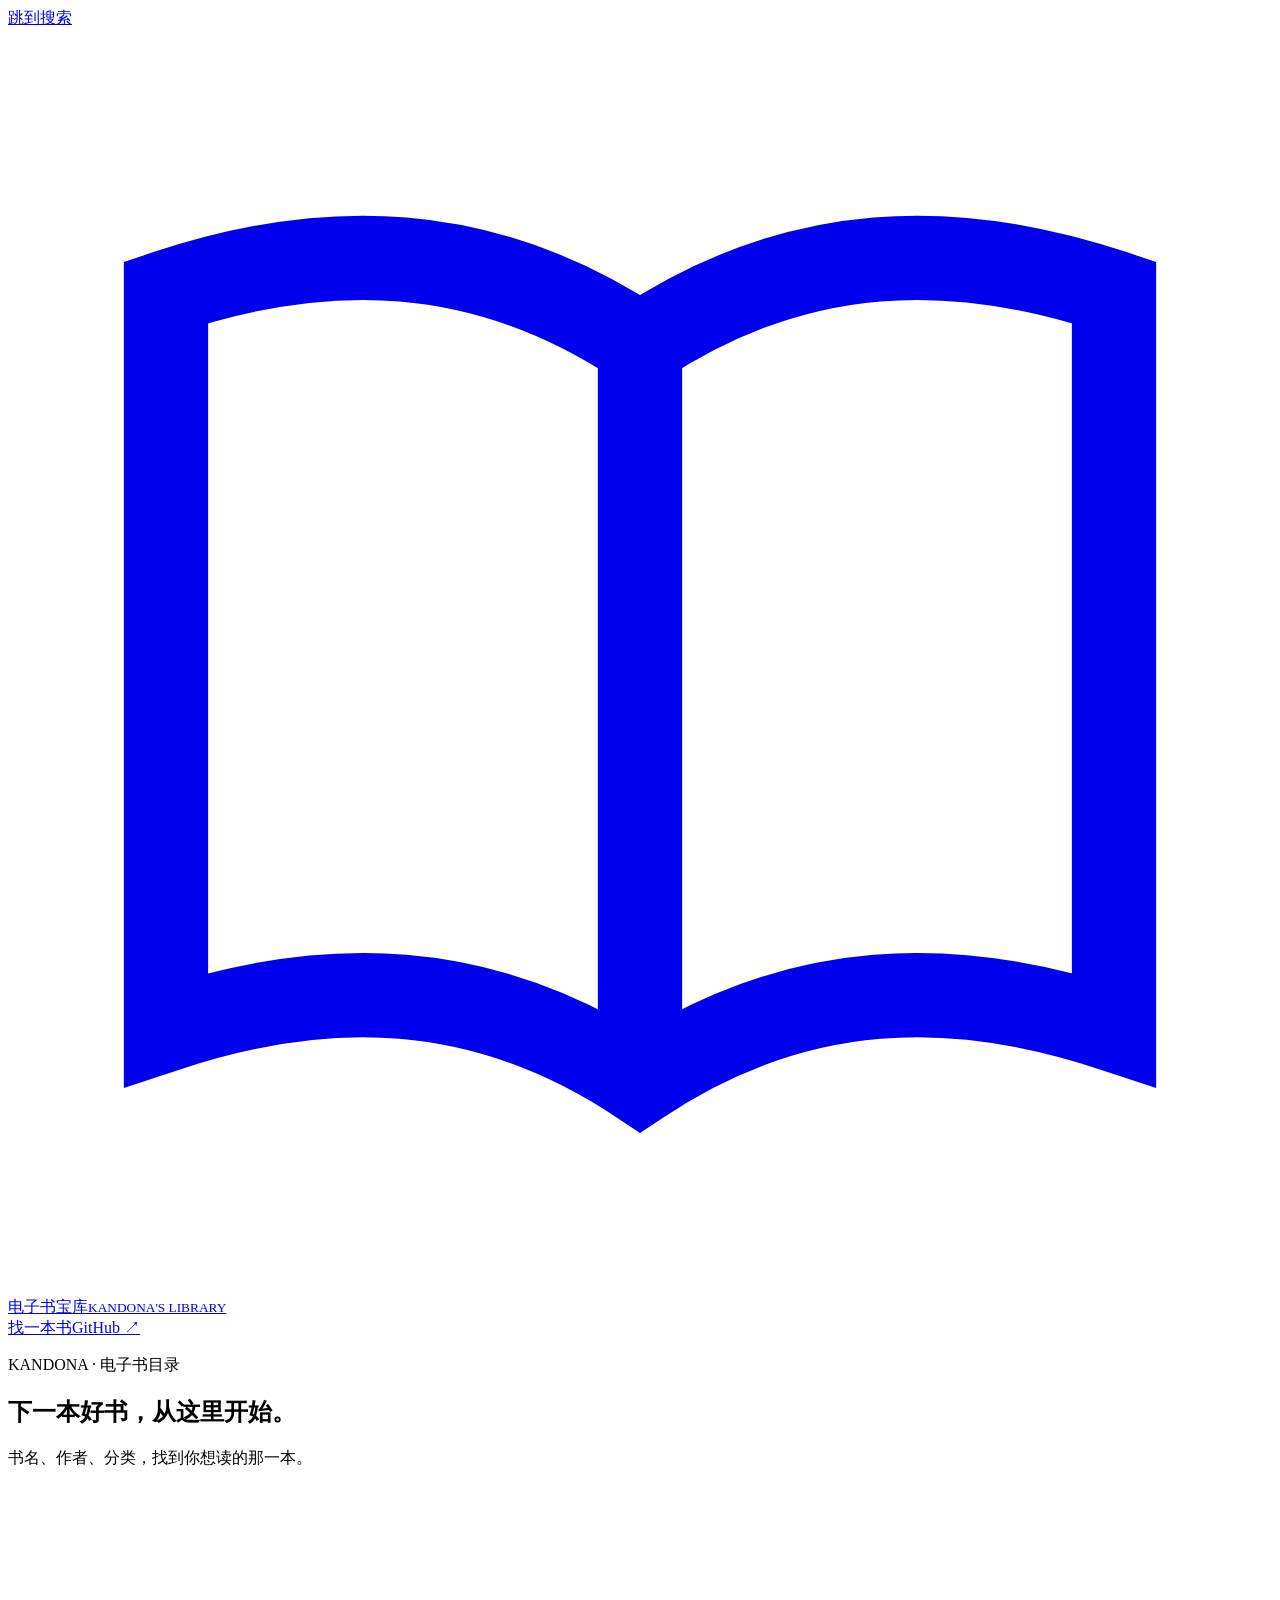
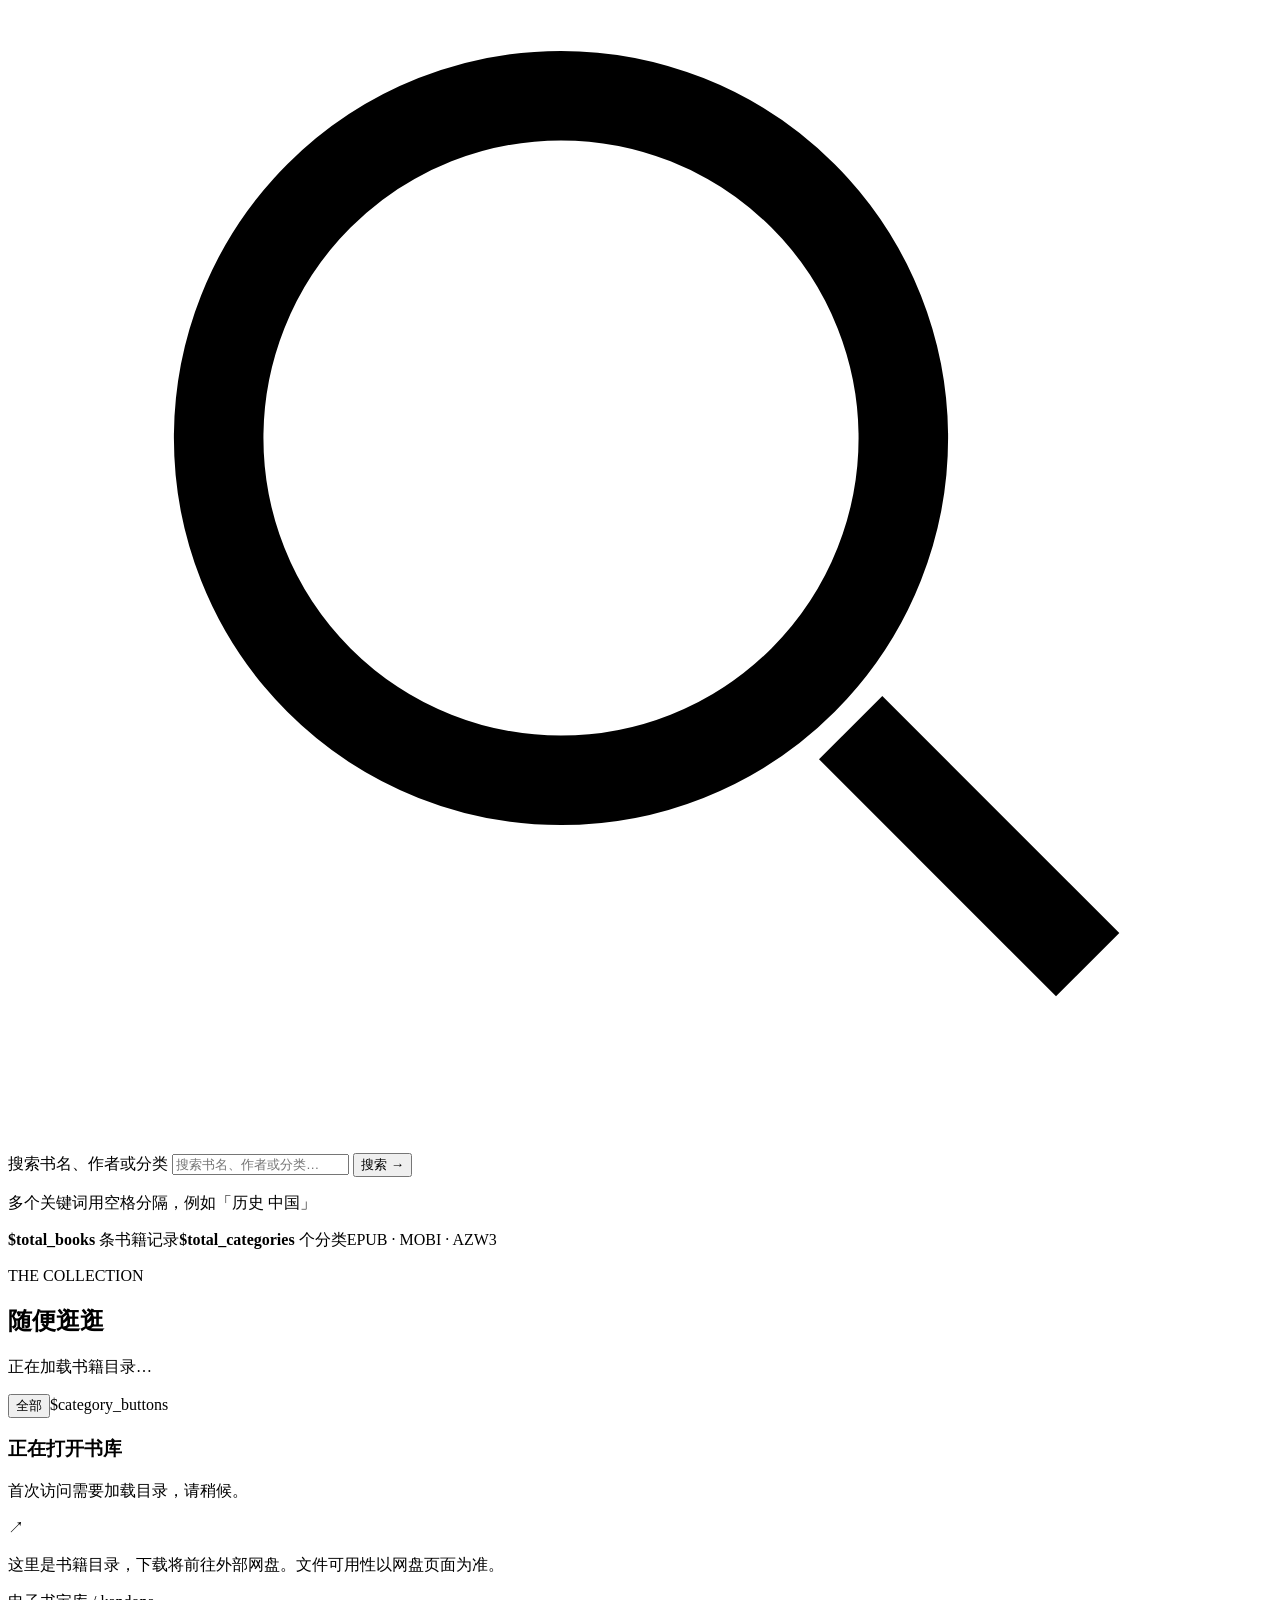
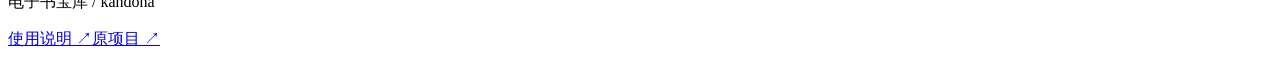
==== scripts/templates/search.html @ 30f88bad "Redesign the fork's search page with a minimal red and white library theme" ====
<!DOCTYPE html>
<html lang="zh-CN">
<head>
  <meta charset="UTF-8">
  <meta name="viewport" content="width=device-width, initial-scale=1.0">
  <meta name="description" content="kandona 的电子书宝库：按书名、作者和分类搜索电子书目录。">
  <meta name="theme-color" content="#b72732">
  <title>电子书宝库 · kandona</title>
  <link rel="stylesheet" href="styles.css">
  <script src="search.js" defer></script>
</head>
<body>
  <a class="skip-link" href="#search-input">跳到搜索</a>
  <header class="site-header page-width">
    <a class="brand" href="./" aria-label="电子书宝库首页">
      <span class="brand-icon" aria-hidden="true"><svg viewBox="0 0 24 24" fill="none" stroke="currentColor" stroke-width="1.6"><path d="M12 6c-3-2-6-2-9-1v14c3-1 6-1 9 1 3-2 6-2 9-1V5c-3-1-6-1-9 1Z"/><path d="M12 6v14"/></svg></span>
      <span>电子书宝库<small>KANDONA'S LIBRARY</small></span>
    </a>
    <nav aria-label="主导航"><a class="nav-current" href="#search-input">找一本书</a><a href="https://github.com/kandona/ebook-treasure-chest" target="_blank" rel="noopener noreferrer">GitHub <span aria-hidden="true">↗</span></a></nav>
  </header>
  <main class="page-width">
    <section class="hero" aria-labelledby="page-title">
      <p class="eyebrow"><span aria-hidden="true"></span> KANDONA · 电子书目录</p>
      <h1 id="page-title">下一本好书，<span>从这里开始。</span></h1>
      <p class="hero-description">书名、作者、分类，找到你想读的那一本。</p>
      <form id="search-form" role="search" class="search-form">
        <svg class="search-icon" viewBox="0 0 24 24" fill="none" stroke="currentColor" stroke-width="1.7" aria-hidden="true"><circle cx="10.5" cy="10.5" r="6.5"/><path d="m16 16 4.5 4.5"/></svg>
        <label class="sr-only" for="search-input">搜索书名、作者或分类</label>
        <input id="search-input" type="search" placeholder="搜索书名、作者或分类…" autocomplete="off" aria-describedby="search-hint" enterkeyhint="search">
        <button id="clear-search" class="clear-search" type="button" aria-label="清空搜索" hidden>×</button>
        <button class="search-submit" type="submit">搜索<span aria-hidden="true"> →</span></button>
      </form>
      <p id="search-hint" class="search-hint">多个关键词用空格分隔，例如「历史 中国」</p>
      <div class="library-stats" aria-label="书库概览"><span><strong id="total-books">$total_books</strong> 条书籍记录</span><i aria-hidden="true"></i><span><strong id="total-categories">$total_categories</strong> 个分类</span><i aria-hidden="true"></i><span>EPUB · MOBI · AZW3</span></div>
    </section>
    <section class="collection" aria-labelledby="results-title">
      <div class="section-heading"><div><p class="eyebrow">THE COLLECTION</p><h2 id="results-title">随便逛逛</h2></div><p id="result-count" role="status" aria-live="polite">正在加载书籍目录…</p></div>
      <div id="category-filters" class="category-filters" role="group" aria-label="按分类筛选"><button type="button" class="category-button is-active" data-category="" aria-pressed="true">全部</button>$category_buttons</div>
      <div id="data-notice" class="data-notice" role="status" hidden></div>
      <div id="search-results" class="book-grid" aria-busy="true"><div class="state-panel"><span class="loading-dot" aria-hidden="true"></span><h3>正在打开书库</h3><p>首次访问需要加载目录，请稍候。</p></div></div>
      <div class="more-row"><button id="show-more" class="more-button" type="button" hidden>再看一些 <span aria-hidden="true">↓</span></button></div>
      <noscript><p class="state-panel">请启用 JavaScript 以搜索书籍，也可以前往 <a href="https://github.com/kandona/ebook-treasure-chest/tree/main/md">GitHub 分类目录</a>浏览。</p></noscript>
    </section>
    <aside class="catalog-note"><span aria-hidden="true">↗</span><p>这里是书籍目录，下载将前往外部网盘。文件可用性以网盘页面为准。</p></aside>
  </main>
  <footer class="site-footer page-width"><p>电子书宝库 <span> / </span> kandona</p><div><a href="https://github.com/kandona/ebook-treasure-chest/blob/main/README.md" target="_blank" rel="noopener noreferrer">使用说明 ↗</a><a href="https://github.com/jbiaojerry/ebook-treasure-chest" target="_blank" rel="noopener noreferrer">原项目 ↗</a></div></footer>
</body>
</html>
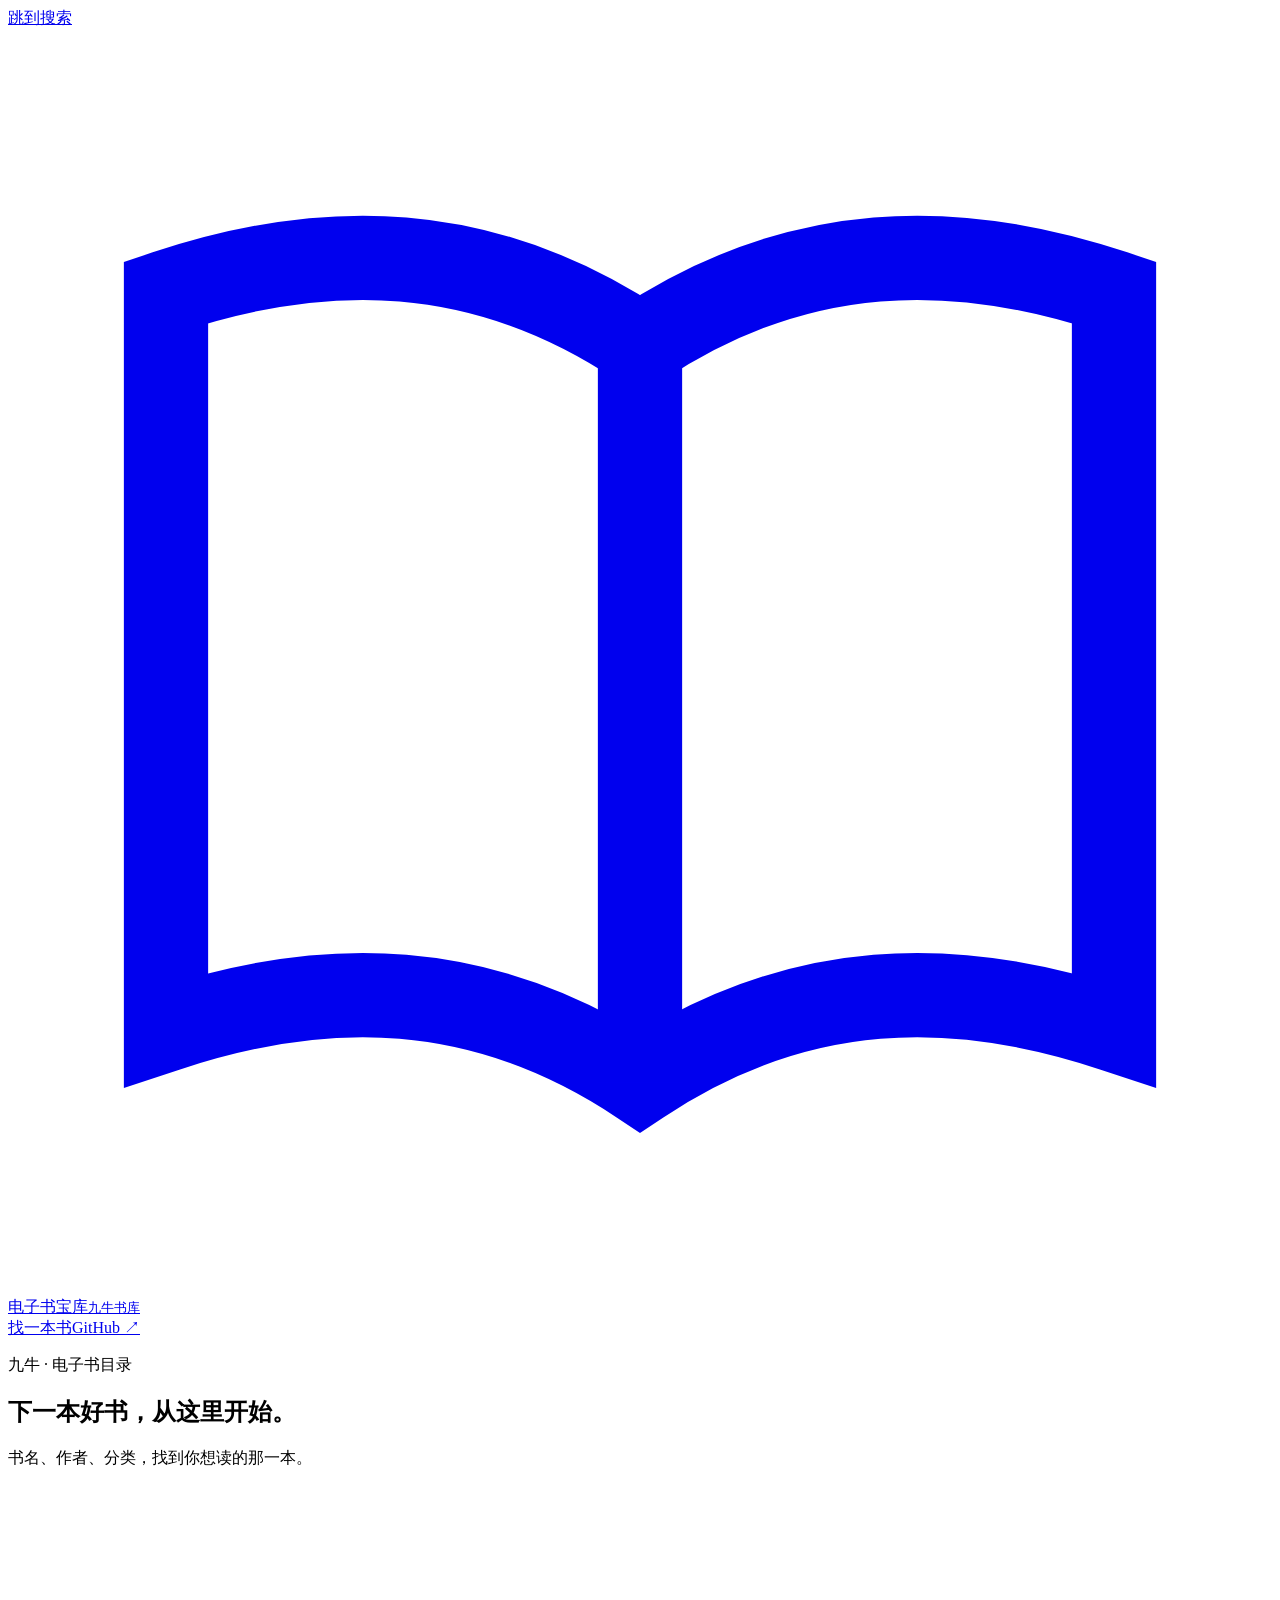
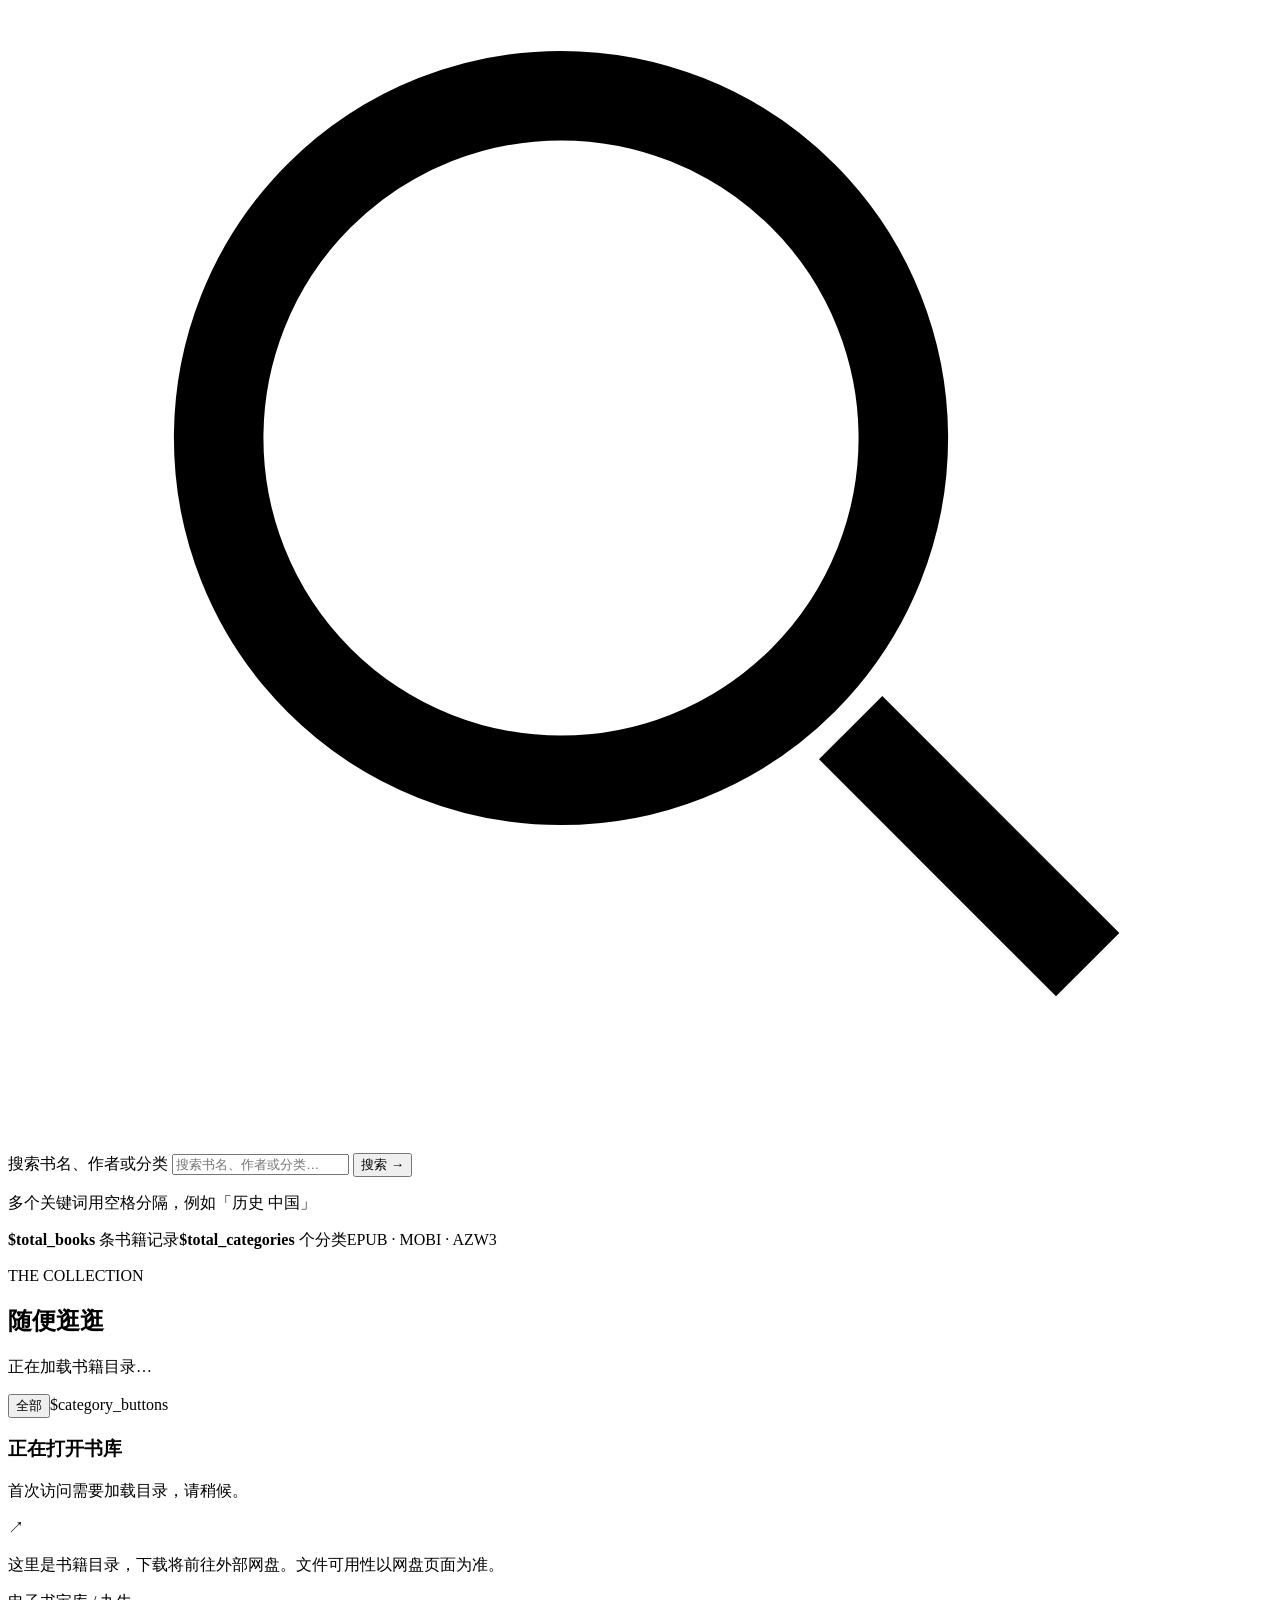
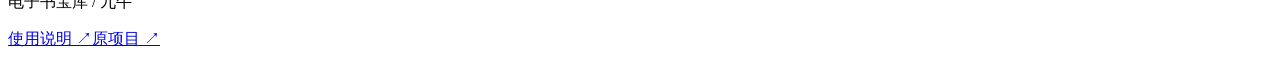
==== commit c193006d: "Rename visible library branding to 九牛" ====
--- a/scripts/templates/search.html
+++ b/scripts/templates/search.html
@@ -3,9 +3,9 @@
 <head>
   <meta charset="UTF-8">
   <meta name="viewport" content="width=device-width, initial-scale=1.0">
-  <meta name="description" content="kandona 的电子书宝库：按书名、作者和分类搜索电子书目录。">
+  <meta name="description" content="九牛的电子书宝库：按书名、作者和分类搜索电子书目录。">
   <meta name="theme-color" content="#b72732">
-  <title>电子书宝库 · kandona</title>
+  <title>电子书宝库 · 九牛</title>
   <link rel="stylesheet" href="styles.css">
   <script src="search.js" defer></script>
 </head>
@@ -14,13 +14,13 @@
   <header class="site-header page-width">
     <a class="brand" href="./" aria-label="电子书宝库首页">
       <span class="brand-icon" aria-hidden="true"><svg viewBox="0 0 24 24" fill="none" stroke="currentColor" stroke-width="1.6"><path d="M12 6c-3-2-6-2-9-1v14c3-1 6-1 9 1 3-2 6-2 9-1V5c-3-1-6-1-9 1Z"/><path d="M12 6v14"/></svg></span>
-      <span>电子书宝库<small>KANDONA'S LIBRARY</small></span>
+      <span>电子书宝库<small>九牛书库</small></span>
     </a>
     <nav aria-label="主导航"><a class="nav-current" href="#search-input">找一本书</a><a href="https://github.com/kandona/ebook-treasure-chest" target="_blank" rel="noopener noreferrer">GitHub <span aria-hidden="true">↗</span></a></nav>
   </header>
   <main class="page-width">
     <section class="hero" aria-labelledby="page-title">
-      <p class="eyebrow"><span aria-hidden="true"></span> KANDONA · 电子书目录</p>
+      <p class="eyebrow"><span aria-hidden="true"></span> 九牛 · 电子书目录</p>
       <h1 id="page-title">下一本好书，<span>从这里开始。</span></h1>
       <p class="hero-description">书名、作者、分类，找到你想读的那一本。</p>
       <form id="search-form" role="search" class="search-form">
@@ -43,6 +43,6 @@
     </section>
     <aside class="catalog-note"><span aria-hidden="true">↗</span><p>这里是书籍目录，下载将前往外部网盘。文件可用性以网盘页面为准。</p></aside>
   </main>
-  <footer class="site-footer page-width"><p>电子书宝库 <span> / </span> kandona</p><div><a href="https://github.com/kandona/ebook-treasure-chest/blob/main/README.md" target="_blank" rel="noopener noreferrer">使用说明 ↗</a><a href="https://github.com/jbiaojerry/ebook-treasure-chest" target="_blank" rel="noopener noreferrer">原项目 ↗</a></div></footer>
+  <footer class="site-footer page-width"><p>电子书宝库 <span> / </span> 九牛</p><div><a href="https://github.com/kandona/ebook-treasure-chest/blob/main/README.md" target="_blank" rel="noopener noreferrer">使用说明 ↗</a><a href="https://github.com/jbiaojerry/ebook-treasure-chest" target="_blank" rel="noopener noreferrer">原项目 ↗</a></div></footer>
 </body>
 </html>
